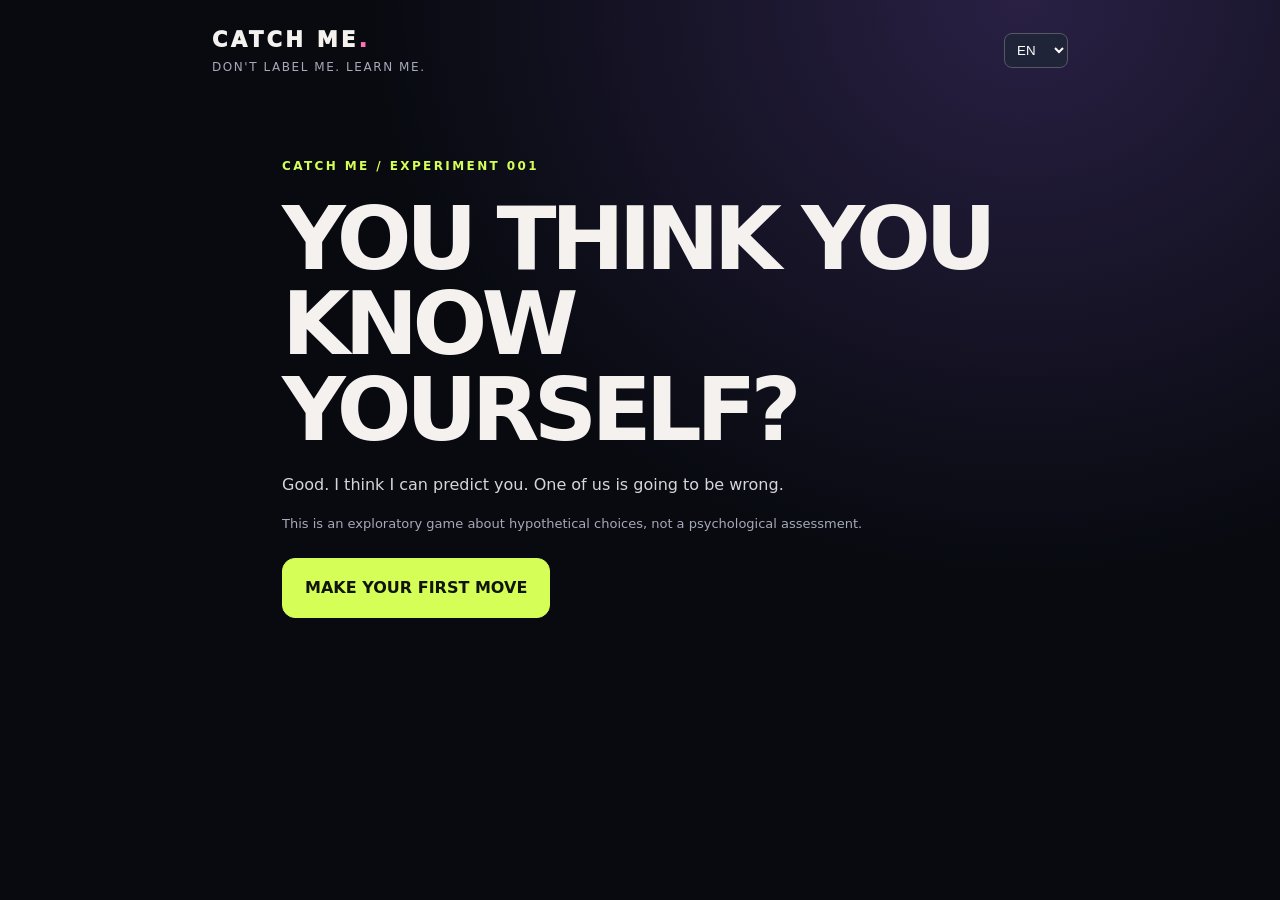
==== lab/001/index.html @ 1317ad1d "Deploy CATCH ME LAB 001 game prototype" ====
<!doctype html><html lang="en"><head><meta charset="utf-8"><meta name="viewport" content="width=device-width,initial-scale=1"><title>CATCH ME — THE GAME LAB</title><style>
:root{color-scheme:dark;--bg:#080a10;--panel:#111522;--ink:#f4f1ef;--dim:#a7a8b8;--hot:#d5ff57;--pink:#ff70b5}*{box-sizing:border-box}body{margin:0;background:radial-gradient(ellipse at 80% 0%,#292044 0%,transparent 45%),var(--bg);color:var(--ink);font:16px/1.6 system-ui,-apple-system,sans-serif;min-height:100vh}button{font:inherit;cursor:pointer}header{max-width:900px;margin:auto;padding:24px 22px;display:flex;justify-content:space-between;align-items:center}.brand{font-size:21px;font-weight:950;letter-spacing:.16em}.tag{color:var(--dim);font-size:12px;letter-spacing:.13em}main{max-width:760px;margin:4vh auto;padding:20px 22px 90px}.eyebrow{color:var(--hot);font-size:12px;letter-spacing:.2em;font-weight:800}h1{font-size:clamp(42px,9vw,88px);line-height:.97;letter-spacing:-.065em;margin:20px 0}h2{font-size:clamp(29px,6vw,48px);line-height:1.1;letter-spacing:-.045em}p{color:#d6d4dd}.muted{color:var(--dim)}.panel{border:1px solid #333448;background:#111521d9;border-radius:22px;padding:24px;margin:25px 0}.primary,.choice,.secondary{border:1px solid #575766;padding:16px 22px;border-radius:13px;color:var(--ink);background:#1b1e2d;font-weight:800}.primary{background:var(--hot);border-color:var(--hot);color:#11140b}.secondary{background:transparent}.choice{width:100%;text-align:left;transition:.2s}.choice:hover,.secondary:hover{border-color:var(--hot)}.actions{display:flex;flex-wrap:wrap;gap:12px;margin-top:24px}.chat{display:flex;flex-direction:column;gap:14px;margin:25px 0}.bubble{max-width:88%;padding:15px 18px;border-radius:17px;background:#27283a;align-self:flex-start;white-space:pre-line}.bubble:nth-child(even){background:#322337}.from{font-size:11px;color:var(--pink);font-weight:800;letter-spacing:.12em;margin-bottom:5px}.stats{display:flex;gap:20px;color:var(--dim);font-size:12px;letter-spacing:.12em}.result{color:var(--hot)}.miss{color:var(--pink)}.tiny{font-size:13px}.map{display:grid;gap:10px}.map>div{border:1px solid #343749;padding:15px;border-radius:12px}.map b{display:block;color:var(--hot);font-size:11px;letter-spacing:.1em}.line{height:1px;background:#343749;margin:22px 0}select{background:#202438;color:white;border:1px solid #575766;padding:8px;border-radius:8px}button:focus-visible{outline:3px solid #fff;outline-offset:3px}@media(max-width:520px){header{padding:17px}main{margin:1vh auto}.panel{padding:18px}.actions button{width:100%}}</style></head><body><header><div><div class="brand">CATCH ME<span style="color:var(--pink)">.</span></div><div class="tag">DON'T LABEL ME. LEARN ME.</div></div><select id="lang" aria-label="Language"><option value="en">EN</option><option value="zh">繁中</option></select></header><main id="app"></main><script>
const T={en:{intro:'YOU THINK YOU KNOW YOURSELF?',introSub:'Good. I think I can predict you. One of us is going to be wrong.',start:'MAKE YOUR FIRST MOVE',self:'What usually makes you hesitate when someone gets close?',selfOpts:['Not knowing how they feel','Not knowing if they will stay','Not knowing if this could become romantic','None of those / it depends'],bet:'MY BET',lock:'LOCK YOUR PREDICTION',scene:'THE MOMENT',yes:'GET CLOSER',no:'HOLD BACK',neither:'NEITHER FITS / SKIP',caught:'CAUGHT.',missed:'MISSED.',next:'GIVE ME ANOTHER SHOT',challenge:'PROVE ME WRONG',finish:'WHAT I THINK I LEARNED',export:'EXPORT TEST RECORD',restart:'PLAY AGAIN',feedback:'DID I GET THAT RIGHT?',agree:'THAT’S ME',almost:'NOT QUITE',reject:'NOPE',unknown:'I DON’T KNOW',note:'This is an exploratory game about hypothetical choices, not a psychological assessment.',map:'THE LIVING MAP',notyet:'NOT CAUGHT. NOT YET.',skip:'Skipped: no inference made.',predYes:'You’ll get closer.',predNo:'You’ll hold back.',explain:'I can predict a choice without knowing why you made it. This is only a hunch.',why:'What changed your answer?',whyOpts:['Clarity','Whether they stay','Romantic possibility','Something else','Not sure'],end:'I made predictions, missed some, and learned where my assumptions break. Your choices here are hypothetical—not a diagnosis.',revision:'I was looking at the wrong thing. Updating my theory.',hit:'I called this choice. That doesn’t mean I know your reasons.',nohit:'You surprised me. One miss is evidence to reconsider—not proof of a new theory.'},zh:{intro:'你以為你很了解自己？',introSub:'很好。我覺得我能猜中你的選擇。我們之中，總有一個會猜錯。',start:'來，第一回合',self:'當你和某個人逐漸靠近，什麼最容易讓你猶豫？',selfOpts:['不知道對方怎麼想','不知道對方會不會留下','不知道有沒有發展成戀愛的可能','都不是／看情況'],bet:'我的賭注',lock:'鎖定預測',scene:'現在，換你選',yes:'繼續靠近',no:'先退一步',neither:'都不符合／跳過',caught:'CAUGHT. 猜中了。',missed:'MISSED. 猜錯了。',next:'再給我一次機會',challenge:'來推翻我',finish:'我目前學到的事',export:'匯出測試紀錄',restart:'再玩一次',feedback:'這個推測像你嗎？',agree:'就是我',almost:'有一點',reject:'不是',unknown:'我也不知道',note:'這是一場探索假設情境選擇的遊戲，不是心理測驗或診斷。',map:'持續更新的地圖',notyet:'還沒抓到你。至少現在沒有。',skip:'已跳過；不做推論。',predYes:'我猜你會靠近。',predNo:'我猜你會退一步。',explain:'我可以猜對選擇，卻不一定知道原因。這只是暫時的猜想。',why:'這次讓你改變想法的是？',whyOpts:['能否讀懂對方','對方會不會留下','戀愛發展的可能','其他原因','不確定'],end:'我做了預測，也有猜錯的時候；現在比較清楚哪些假設站不住腳。這些只是情境中的選擇，不代表真實生活中的你。',revision:'我剛剛看錯重點了。修正假設。',hit:'這次猜中了，但不代表我知道你的理由。',nohit:'你讓我意外了。猜錯一次，代表該重新思考，而不是急著貼新標籤。'}};
const scenarios=[{id:'u1',factor:'U',en:['them','i like spending time with you.','but i don’t really know what this is to me yet.','can we keep seeing each other?'],zh:['對方','我真的喜歡跟你相處。','但我還不太清楚這段關係對我是什麼。','我們可以繼續見面嗎？']},{id:'c1',factor:'C',en:['them','i like you. i mean that.','but i’m leaving soon, and we probably won’t stay in touch.','would you still want this?'],zh:['對方','我喜歡你。是真的。','但我很快就要離開，之後可能不會再聯絡。','你還會想繼續嗎？']},{id:'r1',factor:'R',en:['them','you matter to me. i want to keep you in my life.','but i don’t see us becoming romantic partners.','would you still want to be close?'],zh:['對方','你對我很重要，我也想繼續有你在生活裡。','但我不覺得我們會成為戀人。','你還想和我親近嗎？']},{id:'u2',factor:'U',en:['them','i’ll keep showing up. you don’t have to worry about me disappearing.','but i can’t tell you what this means to me yet.','do you keep opening up?'],zh:['對方','我會一直在，不用擔心我突然消失。','但我現在還說不清這段關係的意義。','你還願意繼續敞開心嗎？']},{id:'c2',factor:'C',en:['them','i’m certain about how i feel.','we only have a little time together, though.','do you let yourself get closer?'],zh:['對方','我很確定自己對你的感覺。','但我們能相處的時間真的不多。','你會讓自己再靠近一些嗎？']},{id:'r2',factor:'R',en:['them','i’ll be around, and i care about you.','i’m not looking for a romantic relationship with you.','do you stay emotionally close?'],zh:['對方','我會繼續在，也很在乎你。','但我不想和你發展戀愛關係。','你還會維持這份情感親近嗎？']},{id:'testU',factor:'U',en:['them','i know exactly what i want: to keep seeing you.','i’m just not very good at responding when conversations get emotional.','do you keep getting closer?'],zh:['對方','我很清楚我想繼續見你。','只是碰到情緒比較重的話題，我常不知道怎麼回應。','你還會繼續靠近嗎？']},{id:'testC',factor:'C',en:['them','i’m not promising romance.','but i do want us to remain in each other’s lives.','would you keep exploring this?'],zh:['對方','我沒辦法承諾戀愛。','但我希望我們可以一直留在彼此生活裡。','你還會繼續探索這段關係嗎？']},{id:'testR',factor:'R',en:['them','i’d like to see if we could become something romantic.','i’m still figuring out my feelings, though.','would you keep exploring?'],zh:['對方','我想看看我們有沒有可能發展成戀人。','但我還在釐清自己的感覺。','你還願意繼續嗎？']}];
let state={phase:'intro',round:0,self:null,answers:[],feedback:null,prediction:null,challenged:false,why:null};const app=document.getElementById('app'),lang=document.getElementById('lang');let L=()=>lang.value,t=()=>T[L()];function el(s){app.innerHTML=s}function btn(label,fn,cls='primary'){const b=document.createElement('button');b.textContent=label;b.className=cls;b.onclick=fn;return b}function addActions(...buttons){const d=document.createElement('div');d.className='actions';buttons.forEach(b=>d.appendChild(b));app.appendChild(d)}function title(k,body){el(`<div class="eyebrow">${k}</div>${body}`)}function record(){return {version:'game-lab-001-v0.2',language:L(),self:state.self,answers:state.answers,feedback:state.feedback,disclaimer:'Hypothetical scenario choices; exploratory only'}}function download(){let blob=new Blob([JSON.stringify(record(),null,2)],{type:'application/json'}),a=document.createElement('a');a.href=URL.createObjectURL(blob);a.download='catch-me-lab-001-test.json';a.click();setTimeout(()=>URL.revokeObjectURL(a.href),1000)}function count(){let a=state.answers;return {caught:a.filter(x=>x.hit===true).length,missed:a.filter(x=>x.hit===false).length}}function intro(){title('CATCH ME / EXPERIMENT 001',`<h1>${t().intro}</h1><p>${t().introSub}</p><p class="muted tiny">${t().note}</p>`);addActions(btn(t().start,()=>{state.phase='self';render()}))}function self(){title('BEFORE WE BEGIN',`<h2>${t().self}</h2>`);t().selfOpts.forEach((x,i)=>addActions(btn(x,()=>{state.self=i;state.phase='bet';render()},'choice')))}function current(){return scenarios[Math.min(state.round,scenarios.length-1)]}function factorHistory(f){return state.answers.filter(a=>a.factor===f&&a.choice!==null)}function predict(s){let hist=factorHistory(s.factor);if(hist.length){let yes=hist.filter(a=>a.choice===1).length;let no=hist.length-yes;return yes>no?1:no>yes?0:(state.self===['U','C','R'].indexOf(s.factor)?0:1)}return state.self===['U','C','R'].indexOf(s.factor)?0:1}function bet(){let s=current();state.prediction=predict(s);let n=count();title(`ROUND ${String(state.round+1).padStart(2,'0')} / ${n.caught} CAUGHT · ${n.missed} MISSED`,`<h1>${t().bet}</h1><div class="panel"><h2>${state.prediction?t().predYes:t().predNo}</h2><p>${t().explain}</p></div>`);addActions(btn(t().lock,()=>{state.phase='scene';render()}))}function scene(){let s=current(),a=s[L()];title(`ROUND ${String(state.round+1).padStart(2,'0')} — ${t().scene}`,`<div class="chat">${a.slice(1).map(x=>`<div class="bubble"><div class="from">${a[0]}</div>${x}</div>`).join('')}</div>`);addActions(btn(t().yes,()=>choose(1)),btn(t().no,()=>choose(0),'secondary'),btn(t().neither,()=>choose(null),'secondary'))}function choose(choice){let s=current();let hit=choice===null?null:choice===state.prediction;state.answers.push({id:s.id,factor:s.factor,choice,prediction:state.prediction,hit});state.phase='reveal';render()}function reveal(){let a=state.answers.at(-1),isSkip=a.choice===null;title(`ROUND ${String(state.round+1).padStart(2,'0')}`,`<h1 class="${a.hit===false?'miss':'result'}">${isSkip?'—':a.hit?t().caught:t().missed}</h1><p>${isSkip?t().skip:a.hit?t().hit:t().nohit}</p><div class="stats"><span>${count().caught} CAUGHT</span><span>${count().missed} MISSED</span></div>`);let next=()=>{state.round++;state.phase=state.round>=7?'finish':'bet';render()};addActions(btn(state.round>=6?t().finish:t().next,next),...(state.round>=2&&state.round<6?[btn(t().challenge,()=>{state.challenged=true;state.round=6;state.phase='bet';render()},'secondary')]:[]))}function finish(){let a=state.answers.filter(x=>x.choice!==null),by={};for(let f of ['U','C','R']){let h=a.filter(x=>x.factor===f);by[f]={n:h.length,hold:h.filter(x=>x.choice===0).length}}let labels=L()==='en'?{U:'When intentions are unclear',C:'When contact may end',R:'When romance is off the table'}:{U:'當對方意圖不明',C:'當未來可能失去聯絡',R:'當沒有戀愛發展可能'};let entries=Object.entries(by).filter(([f,v])=>v.n>0).sort((a,b)=>(b[1].hold/b[1].n)-(a[1].hold/a[1].n));let best=entries[0],insight=best&&best[1].hold>0?(L()==='en'?`You held back in ${best[1].hold} of ${best[1].n} situations involving: ${labels[best[0]]}. That's an observation, not a conclusion about why.`:`在「${labels[best[0]]}」的 ${best[1].n} 個情境中，你有 ${best[1].hold} 次選擇退一步。這是觀察，不是原因的定論。`):t().notyet;title('THE LIVING MAP',`<h1>${t().finish}</h1><div class="panel"><p>${insight}</p><p class="muted tiny">${t().end}</p></div><h2>${t().map}</h2><div class="map">${Object.entries(by).map(([f,v])=>`<div><b>${labels[f]}</b>${v.n?`${v.hold} / ${v.n} ${L()==='en'?'held back':'次退一步'}`:'NOT ENOUGH DATA'}</div>`).join('')}</div><div class="line"></div><h2>${t().feedback}</h2>`);addActions(...[t().agree,t().almost,t().reject,t().unknown].map((x,i)=>btn(x,()=>{state.feedback=i;renderFeedback()},i===0?'primary':'secondary')))}function renderFeedback(){finish();const d=document.createElement('p');d.className='muted';d.textContent=L()==='en'?'Feedback saved locally for export. Thank you for challenging me.':'回饋已記錄於本機，匯出時會一起保存。謝謝你挑戰我的推測。';app.appendChild(d);addActions(btn(t().export,download),btn(t().restart,()=>{state={phase:'intro',round:0,self:null,answers:[],feedback:null,prediction:null,challenged:false,why:null};render()},'secondary'))}function render(){({intro,self,bet,scene,reveal,finish})[state.phase]();if(state.phase==='finish'&&state.feedback!==null){let d=document.createElement('div');d.className='actions';d.append(btn(t().export,download),btn(t().restart,()=>{state={phase:'intro',round:0,self:null,answers:[],feedback:null,prediction:null,challenged:false,why:null};render()},'secondary'));app.append(d)}}lang.onchange=render;render();
</script></body></html>
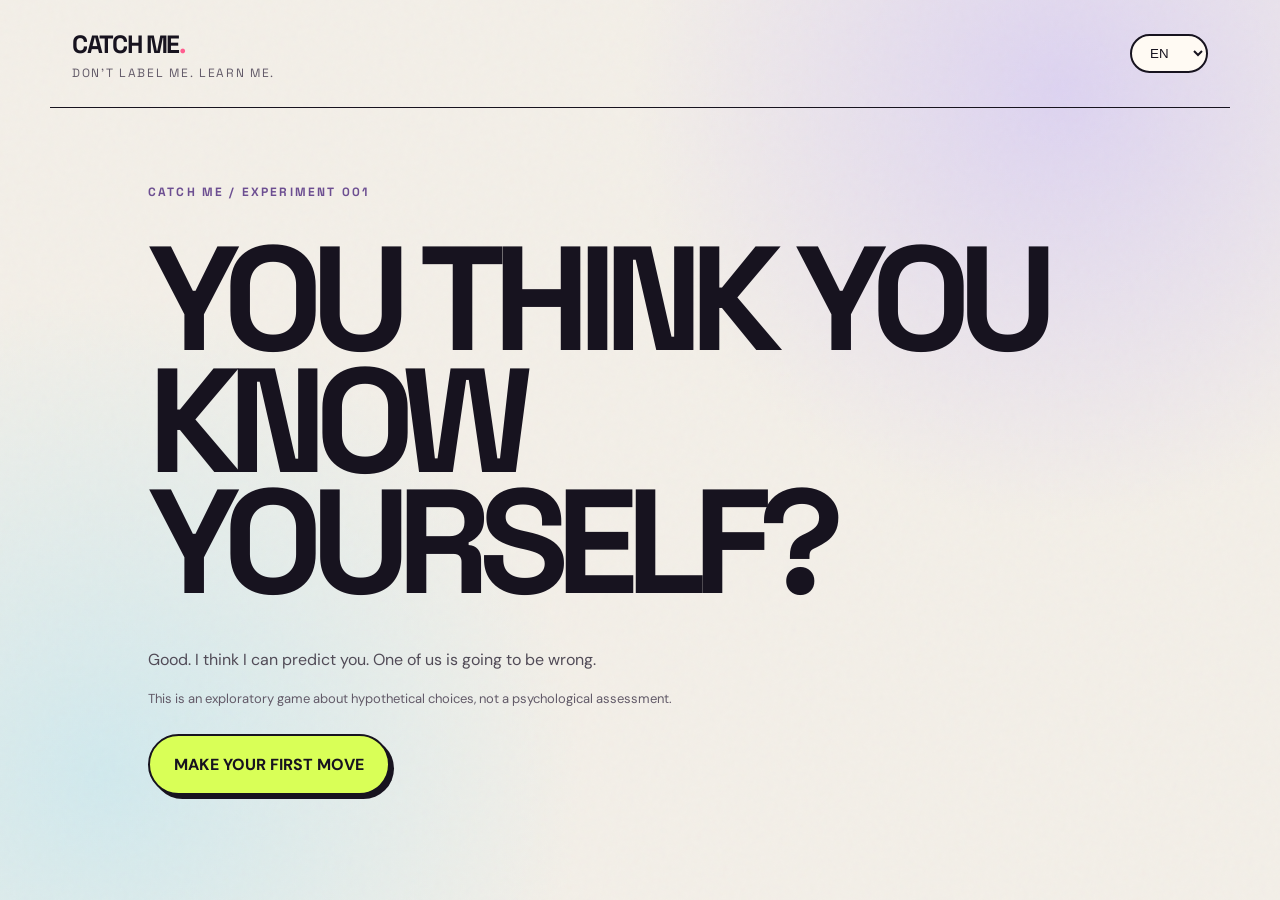
==== commit c17b0978: "Restyle LAB 001 to match original CATCH ME brand" ====
--- a/lab/001/index.html
+++ b/lab/001/index.html
@@ -1,5 +1,8 @@
 <!doctype html><html lang="en"><head><meta charset="utf-8"><meta name="viewport" content="width=device-width,initial-scale=1"><title>CATCH ME — THE GAME LAB</title><style>
-:root{color-scheme:dark;--bg:#080a10;--panel:#111522;--ink:#f4f1ef;--dim:#a7a8b8;--hot:#d5ff57;--pink:#ff70b5}*{box-sizing:border-box}body{margin:0;background:radial-gradient(ellipse at 80% 0%,#292044 0%,transparent 45%),var(--bg);color:var(--ink);font:16px/1.6 system-ui,-apple-system,sans-serif;min-height:100vh}button{font:inherit;cursor:pointer}header{max-width:900px;margin:auto;padding:24px 22px;display:flex;justify-content:space-between;align-items:center}.brand{font-size:21px;font-weight:950;letter-spacing:.16em}.tag{color:var(--dim);font-size:12px;letter-spacing:.13em}main{max-width:760px;margin:4vh auto;padding:20px 22px 90px}.eyebrow{color:var(--hot);font-size:12px;letter-spacing:.2em;font-weight:800}h1{font-size:clamp(42px,9vw,88px);line-height:.97;letter-spacing:-.065em;margin:20px 0}h2{font-size:clamp(29px,6vw,48px);line-height:1.1;letter-spacing:-.045em}p{color:#d6d4dd}.muted{color:var(--dim)}.panel{border:1px solid #333448;background:#111521d9;border-radius:22px;padding:24px;margin:25px 0}.primary,.choice,.secondary{border:1px solid #575766;padding:16px 22px;border-radius:13px;color:var(--ink);background:#1b1e2d;font-weight:800}.primary{background:var(--hot);border-color:var(--hot);color:#11140b}.secondary{background:transparent}.choice{width:100%;text-align:left;transition:.2s}.choice:hover,.secondary:hover{border-color:var(--hot)}.actions{display:flex;flex-wrap:wrap;gap:12px;margin-top:24px}.chat{display:flex;flex-direction:column;gap:14px;margin:25px 0}.bubble{max-width:88%;padding:15px 18px;border-radius:17px;background:#27283a;align-self:flex-start;white-space:pre-line}.bubble:nth-child(even){background:#322337}.from{font-size:11px;color:var(--pink);font-weight:800;letter-spacing:.12em;margin-bottom:5px}.stats{display:flex;gap:20px;color:var(--dim);font-size:12px;letter-spacing:.12em}.result{color:var(--hot)}.miss{color:var(--pink)}.tiny{font-size:13px}.map{display:grid;gap:10px}.map>div{border:1px solid #343749;padding:15px;border-radius:12px}.map b{display:block;color:var(--hot);font-size:11px;letter-spacing:.1em}.line{height:1px;background:#343749;margin:22px 0}select{background:#202438;color:white;border:1px solid #575766;padding:8px;border-radius:8px}button:focus-visible{outline:3px solid #fff;outline-offset:3px}@media(max-width:520px){header{padding:17px}main{margin:1vh auto}.panel{padding:18px}.actions button{width:100%}}</style></head><body><header><div><div class="brand">CATCH ME<span style="color:var(--pink)">.</span></div><div class="tag">DON'T LABEL ME. LEARN ME.</div></div><select id="lang" aria-label="Language"><option value="en">EN</option><option value="zh">繁中</option></select></header><main id="app"></main><script>
+:root{color-scheme:dark;--bg:#080a10;--panel:#111522;--ink:#f4f1ef;--dim:#a7a8b8;--hot:#d5ff57;--pink:#ff70b5}*{box-sizing:border-box}body{margin:0;background:radial-gradient(ellipse at 80% 0%,#292044 0%,transparent 45%),var(--bg);color:var(--ink);font:16px/1.6 system-ui,-apple-system,sans-serif;min-height:100vh}button{font:inherit;cursor:pointer}header{max-width:900px;margin:auto;padding:24px 22px;display:flex;justify-content:space-between;align-items:center}.brand{font-size:21px;font-weight:950;letter-spacing:.16em}.tag{color:var(--dim);font-size:12px;letter-spacing:.13em}main{max-width:760px;margin:4vh auto;padding:20px 22px 90px}.eyebrow{color:var(--hot);font-size:12px;letter-spacing:.2em;font-weight:800}h1{font-size:clamp(42px,9vw,88px);line-height:.97;letter-spacing:-.065em;margin:20px 0}h2{font-size:clamp(29px,6vw,48px);line-height:1.1;letter-spacing:-.045em}p{color:#d6d4dd}.muted{color:var(--dim)}.panel{border:1px solid #333448;background:#111521d9;border-radius:22px;padding:24px;margin:25px 0}.primary,.choice,.secondary{border:1px solid #575766;padding:16px 22px;border-radius:13px;color:var(--ink);background:#1b1e2d;font-weight:800}.primary{background:var(--hot);border-color:var(--hot);color:#11140b}.secondary{background:transparent}.choice{width:100%;text-align:left;transition:.2s}.choice:hover,.secondary:hover{border-color:var(--hot)}.actions{display:flex;flex-wrap:wrap;gap:12px;margin-top:24px}.chat{display:flex;flex-direction:column;gap:14px;margin:25px 0}.bubble{max-width:88%;padding:15px 18px;border-radius:17px;background:#27283a;align-self:flex-start;white-space:pre-line}.bubble:nth-child(even){background:#322337}.from{font-size:11px;color:var(--pink);font-weight:800;letter-spacing:.12em;margin-bottom:5px}.stats{display:flex;gap:20px;color:var(--dim);font-size:12px;letter-spacing:.12em}.result{color:var(--hot)}.miss{color:var(--pink)}.tiny{font-size:13px}.map{display:grid;gap:10px}.map>div{border:1px solid #343749;padding:15px;border-radius:12px}.map b{display:block;color:var(--hot);font-size:11px;letter-spacing:.1em}.line{height:1px;background:#343749;margin:22px 0}select{background:#202438;color:white;border:1px solid #575766;padding:8px;border-radius:8px}button:focus-visible{outline:3px solid #fff;outline-offset:3px}@media(max-width:520px){header{padding:17px}main{margin:1vh auto}.panel{padding:18px}.actions button{width:100%}}</style><link rel="preconnect" href="https://fonts.googleapis.com"><link rel="preconnect" href="https://fonts.gstatic.com" crossorigin><link href="https://fonts.googleapis.com/css2?family=DM+Sans:wght@400;500;600;700&family=Noto+Sans+TC:wght@400;500;600;700&family=Space+Grotesk:wght@500;600;700&display=swap" rel="stylesheet"><style>
+/* CATCH ME original visual DNA — warm paper, editorial type, candy accents */
+:root{color-scheme:light;--bg:#f3efe8;--panel:#fffaf3;--ink:#17131f;--dim:#625a68;--hot:#d9ff57;--pink:#ff5d8f;--lav:#b9a6ff;--blue:#65d6ff}html{background:#f3efe8}body{background:radial-gradient(circle at 83% 10%,rgba(185,166,255,.38),transparent 27rem),radial-gradient(circle at 8% 86%,rgba(101,214,255,.24),transparent 30rem),#f3efe8;color:var(--ink);font-family:'DM Sans','Noto Sans TC',sans-serif}body:before{content:"";position:fixed;inset:0;pointer-events:none;opacity:.13;background-image:url("data:image/svg+xml,%3Csvg viewBox='0 0 180 180' xmlns='http://www.w3.org/2000/svg'%3E%3Cfilter id='n'%3E%3CfeTurbulence type='fractalNoise' baseFrequency='.8' numOctaves='4' stitchTiles='stitch'/%3E%3C/filter%3E%3Crect width='100%25' height='100%25' filter='url(%23n)' opacity='.22'/%3E%3C/svg%3E")}header{max-width:1180px;border-bottom:1.5px solid var(--ink);position:relative;z-index:1}.brand{font-family:'Space Grotesk',sans-serif;font-size:25px;letter-spacing:-.055em}.tag{font-family:'Space Grotesk',sans-serif;color:var(--dim);letter-spacing:.14em}main{max-width:1040px;min-height:75vh;position:relative;z-index:1;margin:5vh auto;padding:30px 28px 95px}.eyebrow{color:#6c4e91;font-family:'Space Grotesk',sans-serif;letter-spacing:.18em}h1,h2{font-family:'Space Grotesk','Noto Sans TC',sans-serif;color:var(--ink);font-weight:700}h1{font-size:clamp(60px,12vw,148px);line-height:.82;letter-spacing:-.085em;max-width:950px;margin:36px 0 45px}h2{font-size:clamp(36px,6vw,74px);line-height:1.02}p{color:#514b57}.muted{color:var(--dim)}.panel{border:2px solid var(--ink);background:rgba(255,255,255,.53);border-radius:26px;padding:clamp(22px,4vw,40px);margin:30px 0;box-shadow:6px 6px 0 rgba(23,19,31,.9);max-width:790px}.primary,.choice,.secondary{border:2px solid var(--ink);border-radius:999px;color:var(--ink);background:transparent;font-weight:750;padding:16px 24px;transition:transform .18s ease,box-shadow .18s ease,background .18s ease}.primary{background:var(--hot);box-shadow:4px 4px 0 var(--ink)}.primary:hover{transform:translate(-2px,-2px);box-shadow:7px 7px 0 var(--ink)}.secondary:hover,.choice:hover{background:var(--lav);border-color:var(--ink)}.choice{border-radius:20px;background:rgba(255,255,255,.7);max-width:730px}.choice:hover{transform:translateX(5px)}.chat{max-width:740px;gap:17px}.bubble{background:#fffaf3;border:2px solid var(--ink);border-radius:22px 22px 22px 5px;box-shadow:4px 4px 0 rgba(23,19,31,.15);color:var(--ink);padding:18px 22px}.bubble:nth-child(even){background:#f5e2ef;border-radius:22px 22px 5px 22px}.from{color:#ae3466}.stats{color:var(--dim);border-bottom:1px solid rgba(23,19,31,.3);padding-bottom:12px}.result{color:#39702b}.miss{color:#d52f71}.map{grid-template-columns:repeat(auto-fit,minmax(220px,1fr));gap:14px}.map>div{background:rgba(255,255,255,.6);border:2px solid var(--ink);border-radius:20px;padding:22px}.map b{color:#a72c62}.line{background:rgba(23,19,31,.25)}select{background:#fffaf3;color:var(--ink);border:2px solid var(--ink);border-radius:999px;padding:9px 14px}button:focus-visible,select:focus-visible{outline:3px solid #ff5d8f;outline-offset:4px}@media(max-width:600px){header{padding:18px 20px}main{padding:24px 20px 75px;margin:3vh auto}h1{font-size:clamp(52px,16vw,90px);margin:28px 0}.panel{box-shadow:4px 4px 0 var(--ink)}.actions button{width:100%}.map{grid-template-columns:1fr}}@media(prefers-reduced-motion:reduce){*,*:before,*:after{animation:none!important;transition:none!important}}
+</style></head><body><header><div><div class="brand">CATCH ME<span style="color:var(--pink)">.</span></div><div class="tag">DON'T LABEL ME. LEARN ME.</div></div><select id="lang" aria-label="Language"><option value="en">EN</option><option value="zh">繁中</option></select></header><main id="app"></main><script>
 const T={en:{intro:'YOU THINK YOU KNOW YOURSELF?',introSub:'Good. I think I can predict you. One of us is going to be wrong.',start:'MAKE YOUR FIRST MOVE',self:'What usually makes you hesitate when someone gets close?',selfOpts:['Not knowing how they feel','Not knowing if they will stay','Not knowing if this could become romantic','None of those / it depends'],bet:'MY BET',lock:'LOCK YOUR PREDICTION',scene:'THE MOMENT',yes:'GET CLOSER',no:'HOLD BACK',neither:'NEITHER FITS / SKIP',caught:'CAUGHT.',missed:'MISSED.',next:'GIVE ME ANOTHER SHOT',challenge:'PROVE ME WRONG',finish:'WHAT I THINK I LEARNED',export:'EXPORT TEST RECORD',restart:'PLAY AGAIN',feedback:'DID I GET THAT RIGHT?',agree:'THAT’S ME',almost:'NOT QUITE',reject:'NOPE',unknown:'I DON’T KNOW',note:'This is an exploratory game about hypothetical choices, not a psychological assessment.',map:'THE LIVING MAP',notyet:'NOT CAUGHT. NOT YET.',skip:'Skipped: no inference made.',predYes:'You’ll get closer.',predNo:'You’ll hold back.',explain:'I can predict a choice without knowing why you made it. This is only a hunch.',why:'What changed your answer?',whyOpts:['Clarity','Whether they stay','Romantic possibility','Something else','Not sure'],end:'I made predictions, missed some, and learned where my assumptions break. Your choices here are hypothetical—not a diagnosis.',revision:'I was looking at the wrong thing. Updating my theory.',hit:'I called this choice. That doesn’t mean I know your reasons.',nohit:'You surprised me. One miss is evidence to reconsider—not proof of a new theory.'},zh:{intro:'你以為你很了解自己？',introSub:'很好。我覺得我能猜中你的選擇。我們之中，總有一個會猜錯。',start:'來，第一回合',self:'當你和某個人逐漸靠近，什麼最容易讓你猶豫？',selfOpts:['不知道對方怎麼想','不知道對方會不會留下','不知道有沒有發展成戀愛的可能','都不是／看情況'],bet:'我的賭注',lock:'鎖定預測',scene:'現在，換你選',yes:'繼續靠近',no:'先退一步',neither:'都不符合／跳過',caught:'CAUGHT. 猜中了。',missed:'MISSED. 猜錯了。',next:'再給我一次機會',challenge:'來推翻我',finish:'我目前學到的事',export:'匯出測試紀錄',restart:'再玩一次',feedback:'這個推測像你嗎？',agree:'就是我',almost:'有一點',reject:'不是',unknown:'我也不知道',note:'這是一場探索假設情境選擇的遊戲，不是心理測驗或診斷。',map:'持續更新的地圖',notyet:'還沒抓到你。至少現在沒有。',skip:'已跳過；不做推論。',predYes:'我猜你會靠近。',predNo:'我猜你會退一步。',explain:'我可以猜對選擇，卻不一定知道原因。這只是暫時的猜想。',why:'這次讓你改變想法的是？',whyOpts:['能否讀懂對方','對方會不會留下','戀愛發展的可能','其他原因','不確定'],end:'我做了預測，也有猜錯的時候；現在比較清楚哪些假設站不住腳。這些只是情境中的選擇，不代表真實生活中的你。',revision:'我剛剛看錯重點了。修正假設。',hit:'這次猜中了，但不代表我知道你的理由。',nohit:'你讓我意外了。猜錯一次，代表該重新思考，而不是急著貼新標籤。'}};
 const scenarios=[{id:'u1',factor:'U',en:['them','i like spending time with you.','but i don’t really know what this is to me yet.','can we keep seeing each other?'],zh:['對方','我真的喜歡跟你相處。','但我還不太清楚這段關係對我是什麼。','我們可以繼續見面嗎？']},{id:'c1',factor:'C',en:['them','i like you. i mean that.','but i’m leaving soon, and we probably won’t stay in touch.','would you still want this?'],zh:['對方','我喜歡你。是真的。','但我很快就要離開，之後可能不會再聯絡。','你還會想繼續嗎？']},{id:'r1',factor:'R',en:['them','you matter to me. i want to keep you in my life.','but i don’t see us becoming romantic partners.','would you still want to be close?'],zh:['對方','你對我很重要，我也想繼續有你在生活裡。','但我不覺得我們會成為戀人。','你還想和我親近嗎？']},{id:'u2',factor:'U',en:['them','i’ll keep showing up. you don’t have to worry about me disappearing.','but i can’t tell you what this means to me yet.','do you keep opening up?'],zh:['對方','我會一直在，不用擔心我突然消失。','但我現在還說不清這段關係的意義。','你還願意繼續敞開心嗎？']},{id:'c2',factor:'C',en:['them','i’m certain about how i feel.','we only have a little time together, though.','do you let yourself get closer?'],zh:['對方','我很確定自己對你的感覺。','但我們能相處的時間真的不多。','你會讓自己再靠近一些嗎？']},{id:'r2',factor:'R',en:['them','i’ll be around, and i care about you.','i’m not looking for a romantic relationship with you.','do you stay emotionally close?'],zh:['對方','我會繼續在，也很在乎你。','但我不想和你發展戀愛關係。','你還會維持這份情感親近嗎？']},{id:'testU',factor:'U',en:['them','i know exactly what i want: to keep seeing you.','i’m just not very good at responding when conversations get emotional.','do you keep getting closer?'],zh:['對方','我很清楚我想繼續見你。','只是碰到情緒比較重的話題，我常不知道怎麼回應。','你還會繼續靠近嗎？']},{id:'testC',factor:'C',en:['them','i’m not promising romance.','but i do want us to remain in each other’s lives.','would you keep exploring this?'],zh:['對方','我沒辦法承諾戀愛。','但我希望我們可以一直留在彼此生活裡。','你還會繼續探索這段關係嗎？']},{id:'testR',factor:'R',en:['them','i’d like to see if we could become something romantic.','i’m still figuring out my feelings, though.','would you keep exploring?'],zh:['對方','我想看看我們有沒有可能發展成戀人。','但我還在釐清自己的感覺。','你還願意繼續嗎？']}];
 let state={phase:'intro',round:0,self:null,answers:[],feedback:null,prediction:null,challenged:false,why:null};const app=document.getElementById('app'),lang=document.getElementById('lang');let L=()=>lang.value,t=()=>T[L()];function el(s){app.innerHTML=s}function btn(label,fn,cls='primary'){const b=document.createElement('button');b.textContent=label;b.className=cls;b.onclick=fn;return b}function addActions(...buttons){const d=document.createElement('div');d.className='actions';buttons.forEach(b=>d.appendChild(b));app.appendChild(d)}function title(k,body){el(`<div class="eyebrow">${k}</div>${body}`)}function record(){return {version:'game-lab-001-v0.2',language:L(),self:state.self,answers:state.answers,feedback:state.feedback,disclaimer:'Hypothetical scenario choices; exploratory only'}}function download(){let blob=new Blob([JSON.stringify(record(),null,2)],{type:'application/json'}),a=document.createElement('a');a.href=URL.createObjectURL(blob);a.download='catch-me-lab-001-test.json';a.click();setTimeout(()=>URL.revokeObjectURL(a.href),1000)}function count(){let a=state.answers;return {caught:a.filter(x=>x.hit===true).length,missed:a.filter(x=>x.hit===false).length}}function intro(){title('CATCH ME / EXPERIMENT 001',`<h1>${t().intro}</h1><p>${t().introSub}</p><p class="muted tiny">${t().note}</p>`);addActions(btn(t().start,()=>{state.phase='self';render()}))}function self(){title('BEFORE WE BEGIN',`<h2>${t().self}</h2>`);t().selfOpts.forEach((x,i)=>addActions(btn(x,()=>{state.self=i;state.phase='bet';render()},'choice')))}function current(){return scenarios[Math.min(state.round,scenarios.length-1)]}function factorHistory(f){return state.answers.filter(a=>a.factor===f&&a.choice!==null)}function predict(s){let hist=factorHistory(s.factor);if(hist.length){let yes=hist.filter(a=>a.choice===1).length;let no=hist.length-yes;return yes>no?1:no>yes?0:(state.self===['U','C','R'].indexOf(s.factor)?0:1)}return state.self===['U','C','R'].indexOf(s.factor)?0:1}function bet(){let s=current();state.prediction=predict(s);let n=count();title(`ROUND ${String(state.round+1).padStart(2,'0')} / ${n.caught} CAUGHT · ${n.missed} MISSED`,`<h1>${t().bet}</h1><div class="panel"><h2>${state.prediction?t().predYes:t().predNo}</h2><p>${t().explain}</p></div>`);addActions(btn(t().lock,()=>{state.phase='scene';render()}))}function scene(){let s=current(),a=s[L()];title(`ROUND ${String(state.round+1).padStart(2,'0')} — ${t().scene}`,`<div class="chat">${a.slice(1).map(x=>`<div class="bubble"><div class="from">${a[0]}</div>${x}</div>`).join('')}</div>`);addActions(btn(t().yes,()=>choose(1)),btn(t().no,()=>choose(0),'secondary'),btn(t().neither,()=>choose(null),'secondary'))}function choose(choice){let s=current();let hit=choice===null?null:choice===state.prediction;state.answers.push({id:s.id,factor:s.factor,choice,prediction:state.prediction,hit});state.phase='reveal';render()}function reveal(){let a=state.answers.at(-1),isSkip=a.choice===null;title(`ROUND ${String(state.round+1).padStart(2,'0')}`,`<h1 class="${a.hit===false?'miss':'result'}">${isSkip?'—':a.hit?t().caught:t().missed}</h1><p>${isSkip?t().skip:a.hit?t().hit:t().nohit}</p><div class="stats"><span>${count().caught} CAUGHT</span><span>${count().missed} MISSED</span></div>`);let next=()=>{state.round++;state.phase=state.round>=7?'finish':'bet';render()};addActions(btn(state.round>=6?t().finish:t().next,next),...(state.round>=2&&state.round<6?[btn(t().challenge,()=>{state.challenged=true;state.round=6;state.phase='bet';render()},'secondary')]:[]))}function finish(){let a=state.answers.filter(x=>x.choice!==null),by={};for(let f of ['U','C','R']){let h=a.filter(x=>x.factor===f);by[f]={n:h.length,hold:h.filter(x=>x.choice===0).length}}let labels=L()==='en'?{U:'When intentions are unclear',C:'When contact may end',R:'When romance is off the table'}:{U:'當對方意圖不明',C:'當未來可能失去聯絡',R:'當沒有戀愛發展可能'};let entries=Object.entries(by).filter(([f,v])=>v.n>0).sort((a,b)=>(b[1].hold/b[1].n)-(a[1].hold/a[1].n));let best=entries[0],insight=best&&best[1].hold>0?(L()==='en'?`You held back in ${best[1].hold} of ${best[1].n} situations involving: ${labels[best[0]]}. That's an observation, not a conclusion about why.`:`在「${labels[best[0]]}」的 ${best[1].n} 個情境中，你有 ${best[1].hold} 次選擇退一步。這是觀察，不是原因的定論。`):t().notyet;title('THE LIVING MAP',`<h1>${t().finish}</h1><div class="panel"><p>${insight}</p><p class="muted tiny">${t().end}</p></div><h2>${t().map}</h2><div class="map">${Object.entries(by).map(([f,v])=>`<div><b>${labels[f]}</b>${v.n?`${v.hold} / ${v.n} ${L()==='en'?'held back':'次退一步'}`:'NOT ENOUGH DATA'}</div>`).join('')}</div><div class="line"></div><h2>${t().feedback}</h2>`);addActions(...[t().agree,t().almost,t().reject,t().unknown].map((x,i)=>btn(x,()=>{state.feedback=i;renderFeedback()},i===0?'primary':'secondary')))}function renderFeedback(){finish();const d=document.createElement('p');d.className='muted';d.textContent=L()==='en'?'Feedback saved locally for export. Thank you for challenging me.':'回饋已記錄於本機，匯出時會一起保存。謝謝你挑戰我的推測。';app.appendChild(d);addActions(btn(t().export,download),btn(t().restart,()=>{state={phase:'intro',round:0,self:null,answers:[],feedback:null,prediction:null,challenged:false,why:null};render()},'secondary'))}function render(){({intro,self,bet,scene,reveal,finish})[state.phase]();if(state.phase==='finish'&&state.feedback!==null){let d=document.createElement('div');d.className='actions';d.append(btn(t().export,download),btn(t().restart,()=>{state={phase:'intro',round:0,self:null,answers:[],feedback:null,prediction:null,challenged:false,why:null};render()},'secondary'));app.append(d)}}lang.onchange=render;render();
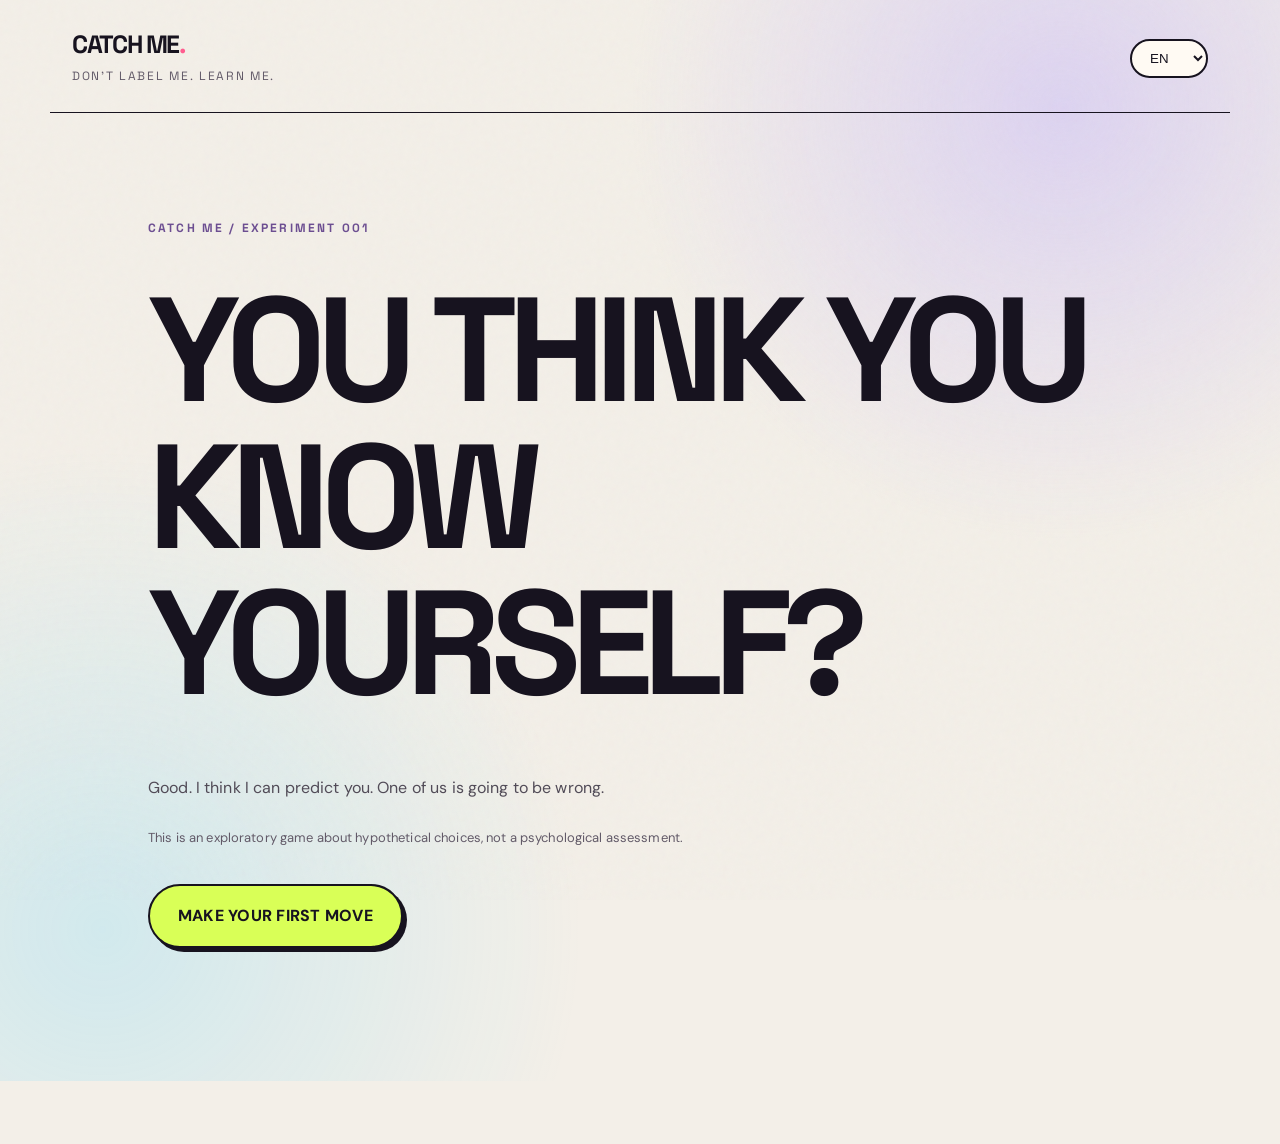
==== commit b9470e8b: "Improve LAB 001 typography spacing and mobile readability" ====
--- a/lab/001/index.html
+++ b/lab/001/index.html
@@ -2,6 +2,9 @@
 :root{color-scheme:dark;--bg:#080a10;--panel:#111522;--ink:#f4f1ef;--dim:#a7a8b8;--hot:#d5ff57;--pink:#ff70b5}*{box-sizing:border-box}body{margin:0;background:radial-gradient(ellipse at 80% 0%,#292044 0%,transparent 45%),var(--bg);color:var(--ink);font:16px/1.6 system-ui,-apple-system,sans-serif;min-height:100vh}button{font:inherit;cursor:pointer}header{max-width:900px;margin:auto;padding:24px 22px;display:flex;justify-content:space-between;align-items:center}.brand{font-size:21px;font-weight:950;letter-spacing:.16em}.tag{color:var(--dim);font-size:12px;letter-spacing:.13em}main{max-width:760px;margin:4vh auto;padding:20px 22px 90px}.eyebrow{color:var(--hot);font-size:12px;letter-spacing:.2em;font-weight:800}h1{font-size:clamp(42px,9vw,88px);line-height:.97;letter-spacing:-.065em;margin:20px 0}h2{font-size:clamp(29px,6vw,48px);line-height:1.1;letter-spacing:-.045em}p{color:#d6d4dd}.muted{color:var(--dim)}.panel{border:1px solid #333448;background:#111521d9;border-radius:22px;padding:24px;margin:25px 0}.primary,.choice,.secondary{border:1px solid #575766;padding:16px 22px;border-radius:13px;color:var(--ink);background:#1b1e2d;font-weight:800}.primary{background:var(--hot);border-color:var(--hot);color:#11140b}.secondary{background:transparent}.choice{width:100%;text-align:left;transition:.2s}.choice:hover,.secondary:hover{border-color:var(--hot)}.actions{display:flex;flex-wrap:wrap;gap:12px;margin-top:24px}.chat{display:flex;flex-direction:column;gap:14px;margin:25px 0}.bubble{max-width:88%;padding:15px 18px;border-radius:17px;background:#27283a;align-self:flex-start;white-space:pre-line}.bubble:nth-child(even){background:#322337}.from{font-size:11px;color:var(--pink);font-weight:800;letter-spacing:.12em;margin-bottom:5px}.stats{display:flex;gap:20px;color:var(--dim);font-size:12px;letter-spacing:.12em}.result{color:var(--hot)}.miss{color:var(--pink)}.tiny{font-size:13px}.map{display:grid;gap:10px}.map>div{border:1px solid #343749;padding:15px;border-radius:12px}.map b{display:block;color:var(--hot);font-size:11px;letter-spacing:.1em}.line{height:1px;background:#343749;margin:22px 0}select{background:#202438;color:white;border:1px solid #575766;padding:8px;border-radius:8px}button:focus-visible{outline:3px solid #fff;outline-offset:3px}@media(max-width:520px){header{padding:17px}main{margin:1vh auto}.panel{padding:18px}.actions button{width:100%}}</style><link rel="preconnect" href="https://fonts.googleapis.com"><link rel="preconnect" href="https://fonts.gstatic.com" crossorigin><link href="https://fonts.googleapis.com/css2?family=DM+Sans:wght@400;500;600;700&family=Noto+Sans+TC:wght@400;500;600;700&family=Space+Grotesk:wght@500;600;700&display=swap" rel="stylesheet"><style>
 /* CATCH ME original visual DNA — warm paper, editorial type, candy accents */
 :root{color-scheme:light;--bg:#f3efe8;--panel:#fffaf3;--ink:#17131f;--dim:#625a68;--hot:#d9ff57;--pink:#ff5d8f;--lav:#b9a6ff;--blue:#65d6ff}html{background:#f3efe8}body{background:radial-gradient(circle at 83% 10%,rgba(185,166,255,.38),transparent 27rem),radial-gradient(circle at 8% 86%,rgba(101,214,255,.24),transparent 30rem),#f3efe8;color:var(--ink);font-family:'DM Sans','Noto Sans TC',sans-serif}body:before{content:"";position:fixed;inset:0;pointer-events:none;opacity:.13;background-image:url("data:image/svg+xml,%3Csvg viewBox='0 0 180 180' xmlns='http://www.w3.org/2000/svg'%3E%3Cfilter id='n'%3E%3CfeTurbulence type='fractalNoise' baseFrequency='.8' numOctaves='4' stitchTiles='stitch'/%3E%3C/filter%3E%3Crect width='100%25' height='100%25' filter='url(%23n)' opacity='.22'/%3E%3C/svg%3E")}header{max-width:1180px;border-bottom:1.5px solid var(--ink);position:relative;z-index:1}.brand{font-family:'Space Grotesk',sans-serif;font-size:25px;letter-spacing:-.055em}.tag{font-family:'Space Grotesk',sans-serif;color:var(--dim);letter-spacing:.14em}main{max-width:1040px;min-height:75vh;position:relative;z-index:1;margin:5vh auto;padding:30px 28px 95px}.eyebrow{color:#6c4e91;font-family:'Space Grotesk',sans-serif;letter-spacing:.18em}h1,h2{font-family:'Space Grotesk','Noto Sans TC',sans-serif;color:var(--ink);font-weight:700}h1{font-size:clamp(60px,12vw,148px);line-height:.82;letter-spacing:-.085em;max-width:950px;margin:36px 0 45px}h2{font-size:clamp(36px,6vw,74px);line-height:1.02}p{color:#514b57}.muted{color:var(--dim)}.panel{border:2px solid var(--ink);background:rgba(255,255,255,.53);border-radius:26px;padding:clamp(22px,4vw,40px);margin:30px 0;box-shadow:6px 6px 0 rgba(23,19,31,.9);max-width:790px}.primary,.choice,.secondary{border:2px solid var(--ink);border-radius:999px;color:var(--ink);background:transparent;font-weight:750;padding:16px 24px;transition:transform .18s ease,box-shadow .18s ease,background .18s ease}.primary{background:var(--hot);box-shadow:4px 4px 0 var(--ink)}.primary:hover{transform:translate(-2px,-2px);box-shadow:7px 7px 0 var(--ink)}.secondary:hover,.choice:hover{background:var(--lav);border-color:var(--ink)}.choice{border-radius:20px;background:rgba(255,255,255,.7);max-width:730px}.choice:hover{transform:translateX(5px)}.chat{max-width:740px;gap:17px}.bubble{background:#fffaf3;border:2px solid var(--ink);border-radius:22px 22px 22px 5px;box-shadow:4px 4px 0 rgba(23,19,31,.15);color:var(--ink);padding:18px 22px}.bubble:nth-child(even){background:#f5e2ef;border-radius:22px 22px 5px 22px}.from{color:#ae3466}.stats{color:var(--dim);border-bottom:1px solid rgba(23,19,31,.3);padding-bottom:12px}.result{color:#39702b}.miss{color:#d52f71}.map{grid-template-columns:repeat(auto-fit,minmax(220px,1fr));gap:14px}.map>div{background:rgba(255,255,255,.6);border:2px solid var(--ink);border-radius:20px;padding:22px}.map b{color:#a72c62}.line{background:rgba(23,19,31,.25)}select{background:#fffaf3;color:var(--ink);border:2px solid var(--ink);border-radius:999px;padding:9px 14px}button:focus-visible,select:focus-visible{outline:3px solid #ff5d8f;outline-offset:4px}@media(max-width:600px){header{padding:18px 20px}main{padding:24px 20px 75px;margin:3vh auto}h1{font-size:clamp(52px,16vw,90px);margin:28px 0}.panel{box-shadow:4px 4px 0 var(--ink)}.actions button{width:100%}.map{grid-template-columns:1fr}}@media(prefers-reduced-motion:reduce){*,*:before,*:after{animation:none!important;transition:none!important}}
+</style><style>
+/* LAB 001 typography and breathing room */
+body{line-height:1.78;letter-spacing:.008em}header{padding-top:30px;padding-bottom:25px;gap:22px}.brand{line-height:1.15}.tag{margin-top:8px;line-height:1.65}main{margin:7vh auto;padding-top:42px;padding-bottom:115px}.eyebrow{line-height:1.8;letter-spacing:.18em;margin-bottom:22px}h1{line-height:.99;letter-spacing:-.065em;margin:38px 0 56px;max-width:940px;overflow-wrap:break-word}h2{line-height:1.18;letter-spacing:-.045em;margin:26px 0 32px}p{line-height:1.85;margin:18px 0 24px;max-width:65ch}.panel{padding:clamp(28px,5vw,52px);margin:42px 0 48px}.panel h2:first-child,.panel h1:first-child{margin-top:0}.panel p:last-child{margin-bottom:0}.actions{gap:16px 18px;margin-top:34px;margin-bottom:18px}.primary,.choice,.secondary{line-height:1.55;letter-spacing:.015em;min-height:56px;padding:18px 28px}.choice{padding:21px 25px;margin-bottom:6px;line-height:1.65}.chat{gap:22px;margin:38px 0 42px}.bubble{line-height:1.85;letter-spacing:.012em;padding:22px 26px;max-width:min(88%,650px)}.from{margin-bottom:12px;line-height:1.6}.stats{gap:16px 28px;flex-wrap:wrap;line-height:1.8;padding-bottom:18px;margin-bottom:26px}.tiny{line-height:1.8}.map{gap:18px;margin:28px 0}.map>div{padding:26px;line-height:1.8}.map b{margin-bottom:10px;line-height:1.6}.line{margin:36px 0}select{line-height:1.4}@media(max-width:600px){body{line-height:1.75}header{padding:22px 20px;gap:12px}.brand{font-size:23px}.tag{font-size:10px;margin-top:7px}main{margin:3vh auto;padding:26px 20px 85px}.eyebrow{margin-bottom:17px}h1{font-size:clamp(50px,15vw,85px);line-height:1.04;margin:32px 0 43px;letter-spacing:-.06em}h2{font-size:clamp(34px,9vw,55px);line-height:1.2;margin:24px 0 28px}p{margin:16px 0 23px;line-height:1.82}.panel{padding:25px 21px;margin:30px 0 38px}.chat{gap:18px;margin:29px 0 35px}.bubble{padding:18px 19px;max-width:95%;line-height:1.8}.actions{gap:14px;margin-top:28px}.actions button{width:100%;min-height:58px}.choice{padding:19px 20px;margin-bottom:7px}.stats{gap:12px 18px}.map>div{padding:23px}}
 </style></head><body><header><div><div class="brand">CATCH ME<span style="color:var(--pink)">.</span></div><div class="tag">DON'T LABEL ME. LEARN ME.</div></div><select id="lang" aria-label="Language"><option value="en">EN</option><option value="zh">繁中</option></select></header><main id="app"></main><script>
 const T={en:{intro:'YOU THINK YOU KNOW YOURSELF?',introSub:'Good. I think I can predict you. One of us is going to be wrong.',start:'MAKE YOUR FIRST MOVE',self:'What usually makes you hesitate when someone gets close?',selfOpts:['Not knowing how they feel','Not knowing if they will stay','Not knowing if this could become romantic','None of those / it depends'],bet:'MY BET',lock:'LOCK YOUR PREDICTION',scene:'THE MOMENT',yes:'GET CLOSER',no:'HOLD BACK',neither:'NEITHER FITS / SKIP',caught:'CAUGHT.',missed:'MISSED.',next:'GIVE ME ANOTHER SHOT',challenge:'PROVE ME WRONG',finish:'WHAT I THINK I LEARNED',export:'EXPORT TEST RECORD',restart:'PLAY AGAIN',feedback:'DID I GET THAT RIGHT?',agree:'THAT’S ME',almost:'NOT QUITE',reject:'NOPE',unknown:'I DON’T KNOW',note:'This is an exploratory game about hypothetical choices, not a psychological assessment.',map:'THE LIVING MAP',notyet:'NOT CAUGHT. NOT YET.',skip:'Skipped: no inference made.',predYes:'You’ll get closer.',predNo:'You’ll hold back.',explain:'I can predict a choice without knowing why you made it. This is only a hunch.',why:'What changed your answer?',whyOpts:['Clarity','Whether they stay','Romantic possibility','Something else','Not sure'],end:'I made predictions, missed some, and learned where my assumptions break. Your choices here are hypothetical—not a diagnosis.',revision:'I was looking at the wrong thing. Updating my theory.',hit:'I called this choice. That doesn’t mean I know your reasons.',nohit:'You surprised me. One miss is evidence to reconsider—not proof of a new theory.'},zh:{intro:'你以為你很了解自己？',introSub:'很好。我覺得我能猜中你的選擇。我們之中，總有一個會猜錯。',start:'來，第一回合',self:'當你和某個人逐漸靠近，什麼最容易讓你猶豫？',selfOpts:['不知道對方怎麼想','不知道對方會不會留下','不知道有沒有發展成戀愛的可能','都不是／看情況'],bet:'我的賭注',lock:'鎖定預測',scene:'現在，換你選',yes:'繼續靠近',no:'先退一步',neither:'都不符合／跳過',caught:'CAUGHT. 猜中了。',missed:'MISSED. 猜錯了。',next:'再給我一次機會',challenge:'來推翻我',finish:'我目前學到的事',export:'匯出測試紀錄',restart:'再玩一次',feedback:'這個推測像你嗎？',agree:'就是我',almost:'有一點',reject:'不是',unknown:'我也不知道',note:'這是一場探索假設情境選擇的遊戲，不是心理測驗或診斷。',map:'持續更新的地圖',notyet:'還沒抓到你。至少現在沒有。',skip:'已跳過；不做推論。',predYes:'我猜你會靠近。',predNo:'我猜你會退一步。',explain:'我可以猜對選擇，卻不一定知道原因。這只是暫時的猜想。',why:'這次讓你改變想法的是？',whyOpts:['能否讀懂對方','對方會不會留下','戀愛發展的可能','其他原因','不確定'],end:'我做了預測，也有猜錯的時候；現在比較清楚哪些假設站不住腳。這些只是情境中的選擇，不代表真實生活中的你。',revision:'我剛剛看錯重點了。修正假設。',hit:'這次猜中了，但不代表我知道你的理由。',nohit:'你讓我意外了。猜錯一次，代表該重新思考，而不是急著貼新標籤。'}};
 const scenarios=[{id:'u1',factor:'U',en:['them','i like spending time with you.','but i don’t really know what this is to me yet.','can we keep seeing each other?'],zh:['對方','我真的喜歡跟你相處。','但我還不太清楚這段關係對我是什麼。','我們可以繼續見面嗎？']},{id:'c1',factor:'C',en:['them','i like you. i mean that.','but i’m leaving soon, and we probably won’t stay in touch.','would you still want this?'],zh:['對方','我喜歡你。是真的。','但我很快就要離開，之後可能不會再聯絡。','你還會想繼續嗎？']},{id:'r1',factor:'R',en:['them','you matter to me. i want to keep you in my life.','but i don’t see us becoming romantic partners.','would you still want to be close?'],zh:['對方','你對我很重要，我也想繼續有你在生活裡。','但我不覺得我們會成為戀人。','你還想和我親近嗎？']},{id:'u2',factor:'U',en:['them','i’ll keep showing up. you don’t have to worry about me disappearing.','but i can’t tell you what this means to me yet.','do you keep opening up?'],zh:['對方','我會一直在，不用擔心我突然消失。','但我現在還說不清這段關係的意義。','你還願意繼續敞開心嗎？']},{id:'c2',factor:'C',en:['them','i’m certain about how i feel.','we only have a little time together, though.','do you let yourself get closer?'],zh:['對方','我很確定自己對你的感覺。','但我們能相處的時間真的不多。','你會讓自己再靠近一些嗎？']},{id:'r2',factor:'R',en:['them','i’ll be around, and i care about you.','i’m not looking for a romantic relationship with you.','do you stay emotionally close?'],zh:['對方','我會繼續在，也很在乎你。','但我不想和你發展戀愛關係。','你還會維持這份情感親近嗎？']},{id:'testU',factor:'U',en:['them','i know exactly what i want: to keep seeing you.','i’m just not very good at responding when conversations get emotional.','do you keep getting closer?'],zh:['對方','我很清楚我想繼續見你。','只是碰到情緒比較重的話題，我常不知道怎麼回應。','你還會繼續靠近嗎？']},{id:'testC',factor:'C',en:['them','i’m not promising romance.','but i do want us to remain in each other’s lives.','would you keep exploring this?'],zh:['對方','我沒辦法承諾戀愛。','但我希望我們可以一直留在彼此生活裡。','你還會繼續探索這段關係嗎？']},{id:'testR',factor:'R',en:['them','i’d like to see if we could become something romantic.','i’m still figuring out my feelings, though.','would you keep exploring?'],zh:['對方','我想看看我們有沒有可能發展成戀人。','但我還在釐清自己的感覺。','你還願意繼續嗎？']}];
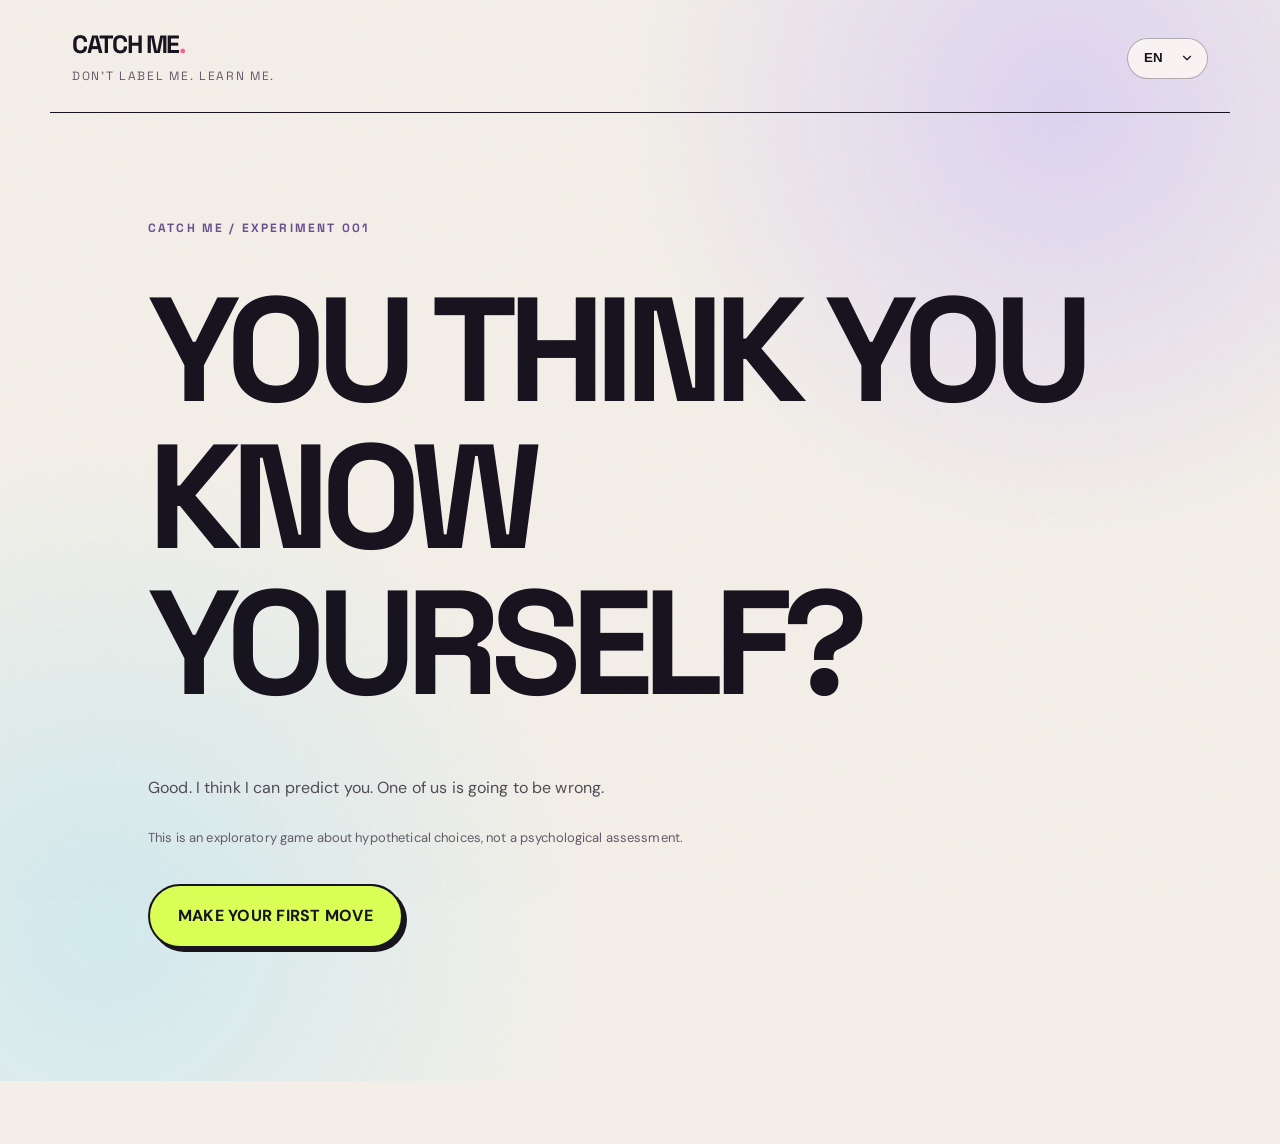
==== commit 57f0a990: "Refine language selector focus styling without pink outline" ====
--- a/lab/001/index.html
+++ b/lab/001/index.html
@@ -5,8 +5,11 @@
 </style><style>
 /* LAB 001 typography and breathing room */
 body{line-height:1.78;letter-spacing:.008em}header{padding-top:30px;padding-bottom:25px;gap:22px}.brand{line-height:1.15}.tag{margin-top:8px;line-height:1.65}main{margin:7vh auto;padding-top:42px;padding-bottom:115px}.eyebrow{line-height:1.8;letter-spacing:.18em;margin-bottom:22px}h1{line-height:.99;letter-spacing:-.065em;margin:38px 0 56px;max-width:940px;overflow-wrap:break-word}h2{line-height:1.18;letter-spacing:-.045em;margin:26px 0 32px}p{line-height:1.85;margin:18px 0 24px;max-width:65ch}.panel{padding:clamp(28px,5vw,52px);margin:42px 0 48px}.panel h2:first-child,.panel h1:first-child{margin-top:0}.panel p:last-child{margin-bottom:0}.actions{gap:16px 18px;margin-top:34px;margin-bottom:18px}.primary,.choice,.secondary{line-height:1.55;letter-spacing:.015em;min-height:56px;padding:18px 28px}.choice{padding:21px 25px;margin-bottom:6px;line-height:1.65}.chat{gap:22px;margin:38px 0 42px}.bubble{line-height:1.85;letter-spacing:.012em;padding:22px 26px;max-width:min(88%,650px)}.from{margin-bottom:12px;line-height:1.6}.stats{gap:16px 28px;flex-wrap:wrap;line-height:1.8;padding-bottom:18px;margin-bottom:26px}.tiny{line-height:1.8}.map{gap:18px;margin:28px 0}.map>div{padding:26px;line-height:1.8}.map b{margin-bottom:10px;line-height:1.6}.line{margin:36px 0}select{line-height:1.4}@media(max-width:600px){body{line-height:1.75}header{padding:22px 20px;gap:12px}.brand{font-size:23px}.tag{font-size:10px;margin-top:7px}main{margin:3vh auto;padding:26px 20px 85px}.eyebrow{margin-bottom:17px}h1{font-size:clamp(50px,15vw,85px);line-height:1.04;margin:32px 0 43px;letter-spacing:-.06em}h2{font-size:clamp(34px,9vw,55px);line-height:1.2;margin:24px 0 28px}p{margin:16px 0 23px;line-height:1.82}.panel{padding:25px 21px;margin:30px 0 38px}.chat{gap:18px;margin:29px 0 35px}.bubble{padding:18px 19px;max-width:95%;line-height:1.8}.actions{gap:14px;margin-top:28px}.actions button{width:100%;min-height:58px}.choice{padding:19px 20px;margin-bottom:7px}.stats{gap:12px 18px}.map>div{padding:23px}}
+</style><style>.back-nav{display:inline-flex;align-items:center;min-height:40px;padding:8px 17px;margin:0 0 30px;font-size:13px;letter-spacing:.06em;background:transparent;box-shadow:none}.back-nav:hover{background:#fff6fa}.back-nav:focus-visible{outline:3px solid var(--pink);outline-offset:3px}@media(max-width:600px){.back-nav{margin-bottom:26px;min-height:42px}}</style><style>
+/* Language picker: quiet, integrated focus treatment */
+header select#lang{appearance:none;-webkit-appearance:none;background-color:rgba(255,250,243,.75);background-image:url("data:image/svg+xml,%3Csvg xmlns='http://www.w3.org/2000/svg' width='14' height='14' viewBox='0 0 24 24' fill='none' stroke='%2317131f' stroke-width='2' stroke-linecap='round' stroke-linejoin='round'%3E%3Cpath d='m6 9 6 6 6-6'/%3E%3C/svg%3E");background-repeat:no-repeat;background-position:right 13px center;padding:10px 37px 10px 16px;border:1.5px solid rgba(23,19,31,.32);border-radius:999px;color:var(--ink);font-weight:700;cursor:pointer;box-shadow:none;outline:none;transition:border-color .2s,background-color .2s,box-shadow .2s}header select#lang:hover{border-color:var(--ink);background-color:#fffaf3}header select#lang:focus,header select#lang:focus-visible{outline:none!important;border-color:var(--ink);box-shadow:0 0 0 2px rgba(23,19,31,.09)!important;background-color:#fffaf3}header select#lang:active{box-shadow:none!important}header select#lang option{background:#fffaf3;color:#17131f}
 </style></head><body><header><div><div class="brand">CATCH ME<span style="color:var(--pink)">.</span></div><div class="tag">DON'T LABEL ME. LEARN ME.</div></div><select id="lang" aria-label="Language"><option value="en">EN</option><option value="zh">繁中</option></select></header><main id="app"></main><script>
 const T={en:{intro:'YOU THINK YOU KNOW YOURSELF?',introSub:'Good. I think I can predict you. One of us is going to be wrong.',start:'MAKE YOUR FIRST MOVE',self:'What usually makes you hesitate when someone gets close?',selfOpts:['Not knowing how they feel','Not knowing if they will stay','Not knowing if this could become romantic','None of those / it depends'],bet:'MY BET',lock:'LOCK YOUR PREDICTION',scene:'THE MOMENT',yes:'GET CLOSER',no:'HOLD BACK',neither:'NEITHER FITS / SKIP',caught:'CAUGHT.',missed:'MISSED.',next:'GIVE ME ANOTHER SHOT',challenge:'PROVE ME WRONG',finish:'WHAT I THINK I LEARNED',export:'EXPORT TEST RECORD',restart:'PLAY AGAIN',feedback:'DID I GET THAT RIGHT?',agree:'THAT’S ME',almost:'NOT QUITE',reject:'NOPE',unknown:'I DON’T KNOW',note:'This is an exploratory game about hypothetical choices, not a psychological assessment.',map:'THE LIVING MAP',notyet:'NOT CAUGHT. NOT YET.',skip:'Skipped: no inference made.',predYes:'You’ll get closer.',predNo:'You’ll hold back.',explain:'I can predict a choice without knowing why you made it. This is only a hunch.',why:'What changed your answer?',whyOpts:['Clarity','Whether they stay','Romantic possibility','Something else','Not sure'],end:'I made predictions, missed some, and learned where my assumptions break. Your choices here are hypothetical—not a diagnosis.',revision:'I was looking at the wrong thing. Updating my theory.',hit:'I called this choice. That doesn’t mean I know your reasons.',nohit:'You surprised me. One miss is evidence to reconsider—not proof of a new theory.'},zh:{intro:'你以為你很了解自己？',introSub:'很好。我覺得我能猜中你的選擇。我們之中，總有一個會猜錯。',start:'來，第一回合',self:'當你和某個人逐漸靠近，什麼最容易讓你猶豫？',selfOpts:['不知道對方怎麼想','不知道對方會不會留下','不知道有沒有發展成戀愛的可能','都不是／看情況'],bet:'我的賭注',lock:'鎖定預測',scene:'現在，換你選',yes:'繼續靠近',no:'先退一步',neither:'都不符合／跳過',caught:'CAUGHT. 猜中了。',missed:'MISSED. 猜錯了。',next:'再給我一次機會',challenge:'來推翻我',finish:'我目前學到的事',export:'匯出測試紀錄',restart:'再玩一次',feedback:'這個推測像你嗎？',agree:'就是我',almost:'有一點',reject:'不是',unknown:'我也不知道',note:'這是一場探索假設情境選擇的遊戲，不是心理測驗或診斷。',map:'持續更新的地圖',notyet:'還沒抓到你。至少現在沒有。',skip:'已跳過；不做推論。',predYes:'我猜你會靠近。',predNo:'我猜你會退一步。',explain:'我可以猜對選擇，卻不一定知道原因。這只是暫時的猜想。',why:'這次讓你改變想法的是？',whyOpts:['能否讀懂對方','對方會不會留下','戀愛發展的可能','其他原因','不確定'],end:'我做了預測，也有猜錯的時候；現在比較清楚哪些假設站不住腳。這些只是情境中的選擇，不代表真實生活中的你。',revision:'我剛剛看錯重點了。修正假設。',hit:'這次猜中了，但不代表我知道你的理由。',nohit:'你讓我意外了。猜錯一次，代表該重新思考，而不是急著貼新標籤。'}};
 const scenarios=[{id:'u1',factor:'U',en:['them','i like spending time with you.','but i don’t really know what this is to me yet.','can we keep seeing each other?'],zh:['對方','我真的喜歡跟你相處。','但我還不太清楚這段關係對我是什麼。','我們可以繼續見面嗎？']},{id:'c1',factor:'C',en:['them','i like you. i mean that.','but i’m leaving soon, and we probably won’t stay in touch.','would you still want this?'],zh:['對方','我喜歡你。是真的。','但我很快就要離開，之後可能不會再聯絡。','你還會想繼續嗎？']},{id:'r1',factor:'R',en:['them','you matter to me. i want to keep you in my life.','but i don’t see us becoming romantic partners.','would you still want to be close?'],zh:['對方','你對我很重要，我也想繼續有你在生活裡。','但我不覺得我們會成為戀人。','你還想和我親近嗎？']},{id:'u2',factor:'U',en:['them','i’ll keep showing up. you don’t have to worry about me disappearing.','but i can’t tell you what this means to me yet.','do you keep opening up?'],zh:['對方','我會一直在，不用擔心我突然消失。','但我現在還說不清這段關係的意義。','你還願意繼續敞開心嗎？']},{id:'c2',factor:'C',en:['them','i’m certain about how i feel.','we only have a little time together, though.','do you let yourself get closer?'],zh:['對方','我很確定自己對你的感覺。','但我們能相處的時間真的不多。','你會讓自己再靠近一些嗎？']},{id:'r2',factor:'R',en:['them','i’ll be around, and i care about you.','i’m not looking for a romantic relationship with you.','do you stay emotionally close?'],zh:['對方','我會繼續在，也很在乎你。','但我不想和你發展戀愛關係。','你還會維持這份情感親近嗎？']},{id:'testU',factor:'U',en:['them','i know exactly what i want: to keep seeing you.','i’m just not very good at responding when conversations get emotional.','do you keep getting closer?'],zh:['對方','我很清楚我想繼續見你。','只是碰到情緒比較重的話題，我常不知道怎麼回應。','你還會繼續靠近嗎？']},{id:'testC',factor:'C',en:['them','i’m not promising romance.','but i do want us to remain in each other’s lives.','would you keep exploring this?'],zh:['對方','我沒辦法承諾戀愛。','但我希望我們可以一直留在彼此生活裡。','你還會繼續探索這段關係嗎？']},{id:'testR',factor:'R',en:['them','i’d like to see if we could become something romantic.','i’m still figuring out my feelings, though.','would you keep exploring?'],zh:['對方','我想看看我們有沒有可能發展成戀人。','但我還在釐清自己的感覺。','你還願意繼續嗎？']}];
-let state={phase:'intro',round:0,self:null,answers:[],feedback:null,prediction:null,challenged:false,why:null};const app=document.getElementById('app'),lang=document.getElementById('lang');let L=()=>lang.value,t=()=>T[L()];function el(s){app.innerHTML=s}function btn(label,fn,cls='primary'){const b=document.createElement('button');b.textContent=label;b.className=cls;b.onclick=fn;return b}function addActions(...buttons){const d=document.createElement('div');d.className='actions';buttons.forEach(b=>d.appendChild(b));app.appendChild(d)}function title(k,body){el(`<div class="eyebrow">${k}</div>${body}`)}function record(){return {version:'game-lab-001-v0.2',language:L(),self:state.self,answers:state.answers,feedback:state.feedback,disclaimer:'Hypothetical scenario choices; exploratory only'}}function download(){let blob=new Blob([JSON.stringify(record(),null,2)],{type:'application/json'}),a=document.createElement('a');a.href=URL.createObjectURL(blob);a.download='catch-me-lab-001-test.json';a.click();setTimeout(()=>URL.revokeObjectURL(a.href),1000)}function count(){let a=state.answers;return {caught:a.filter(x=>x.hit===true).length,missed:a.filter(x=>x.hit===false).length}}function intro(){title('CATCH ME / EXPERIMENT 001',`<h1>${t().intro}</h1><p>${t().introSub}</p><p class="muted tiny">${t().note}</p>`);addActions(btn(t().start,()=>{state.phase='self';render()}))}function self(){title('BEFORE WE BEGIN',`<h2>${t().self}</h2>`);t().selfOpts.forEach((x,i)=>addActions(btn(x,()=>{state.self=i;state.phase='bet';render()},'choice')))}function current(){return scenarios[Math.min(state.round,scenarios.length-1)]}function factorHistory(f){return state.answers.filter(a=>a.factor===f&&a.choice!==null)}function predict(s){let hist=factorHistory(s.factor);if(hist.length){let yes=hist.filter(a=>a.choice===1).length;let no=hist.length-yes;return yes>no?1:no>yes?0:(state.self===['U','C','R'].indexOf(s.factor)?0:1)}return state.self===['U','C','R'].indexOf(s.factor)?0:1}function bet(){let s=current();state.prediction=predict(s);let n=count();title(`ROUND ${String(state.round+1).padStart(2,'0')} / ${n.caught} CAUGHT · ${n.missed} MISSED`,`<h1>${t().bet}</h1><div class="panel"><h2>${state.prediction?t().predYes:t().predNo}</h2><p>${t().explain}</p></div>`);addActions(btn(t().lock,()=>{state.phase='scene';render()}))}function scene(){let s=current(),a=s[L()];title(`ROUND ${String(state.round+1).padStart(2,'0')} — ${t().scene}`,`<div class="chat">${a.slice(1).map(x=>`<div class="bubble"><div class="from">${a[0]}</div>${x}</div>`).join('')}</div>`);addActions(btn(t().yes,()=>choose(1)),btn(t().no,()=>choose(0),'secondary'),btn(t().neither,()=>choose(null),'secondary'))}function choose(choice){let s=current();let hit=choice===null?null:choice===state.prediction;state.answers.push({id:s.id,factor:s.factor,choice,prediction:state.prediction,hit});state.phase='reveal';render()}function reveal(){let a=state.answers.at(-1),isSkip=a.choice===null;title(`ROUND ${String(state.round+1).padStart(2,'0')}`,`<h1 class="${a.hit===false?'miss':'result'}">${isSkip?'—':a.hit?t().caught:t().missed}</h1><p>${isSkip?t().skip:a.hit?t().hit:t().nohit}</p><div class="stats"><span>${count().caught} CAUGHT</span><span>${count().missed} MISSED</span></div>`);let next=()=>{state.round++;state.phase=state.round>=7?'finish':'bet';render()};addActions(btn(state.round>=6?t().finish:t().next,next),...(state.round>=2&&state.round<6?[btn(t().challenge,()=>{state.challenged=true;state.round=6;state.phase='bet';render()},'secondary')]:[]))}function finish(){let a=state.answers.filter(x=>x.choice!==null),by={};for(let f of ['U','C','R']){let h=a.filter(x=>x.factor===f);by[f]={n:h.length,hold:h.filter(x=>x.choice===0).length}}let labels=L()==='en'?{U:'When intentions are unclear',C:'When contact may end',R:'When romance is off the table'}:{U:'當對方意圖不明',C:'當未來可能失去聯絡',R:'當沒有戀愛發展可能'};let entries=Object.entries(by).filter(([f,v])=>v.n>0).sort((a,b)=>(b[1].hold/b[1].n)-(a[1].hold/a[1].n));let best=entries[0],insight=best&&best[1].hold>0?(L()==='en'?`You held back in ${best[1].hold} of ${best[1].n} situations involving: ${labels[best[0]]}. That's an observation, not a conclusion about why.`:`在「${labels[best[0]]}」的 ${best[1].n} 個情境中，你有 ${best[1].hold} 次選擇退一步。這是觀察，不是原因的定論。`):t().notyet;title('THE LIVING MAP',`<h1>${t().finish}</h1><div class="panel"><p>${insight}</p><p class="muted tiny">${t().end}</p></div><h2>${t().map}</h2><div class="map">${Object.entries(by).map(([f,v])=>`<div><b>${labels[f]}</b>${v.n?`${v.hold} / ${v.n} ${L()==='en'?'held back':'次退一步'}`:'NOT ENOUGH DATA'}</div>`).join('')}</div><div class="line"></div><h2>${t().feedback}</h2>`);addActions(...[t().agree,t().almost,t().reject,t().unknown].map((x,i)=>btn(x,()=>{state.feedback=i;renderFeedback()},i===0?'primary':'secondary')))}function renderFeedback(){finish();const d=document.createElement('p');d.className='muted';d.textContent=L()==='en'?'Feedback saved locally for export. Thank you for challenging me.':'回饋已記錄於本機，匯出時會一起保存。謝謝你挑戰我的推測。';app.appendChild(d);addActions(btn(t().export,download),btn(t().restart,()=>{state={phase:'intro',round:0,self:null,answers:[],feedback:null,prediction:null,challenged:false,why:null};render()},'secondary'))}function render(){({intro,self,bet,scene,reveal,finish})[state.phase]();if(state.phase==='finish'&&state.feedback!==null){let d=document.createElement('div');d.className='actions';d.append(btn(t().export,download),btn(t().restart,()=>{state={phase:'intro',round:0,self:null,answers:[],feedback:null,prediction:null,challenged:false,why:null};render()},'secondary'));app.append(d)}}lang.onchange=render;render();
+let history=[];let state={phase:'intro',round:0,self:null,answers:[],feedback:null,prediction:null,challenged:false,why:null};const app=document.getElementById('app'),lang=document.getElementById('lang');let L=()=>lang.value,t=()=>T[L()];function el(s){app.innerHTML=s}function btn(label,fn,cls='primary'){const b=document.createElement('button');b.textContent=label;b.className=cls;b.onclick=fn;return b}function addActions(...buttons){const d=document.createElement('div');d.className='actions';buttons.forEach(b=>d.appendChild(b));app.appendChild(d)}function title(k,body){el(`<div class="eyebrow">${k}</div>${body}`)}function record(){return {version:'game-lab-001-v0.2',language:L(),self:state.self,answers:state.answers,feedback:state.feedback,disclaimer:'Hypothetical scenario choices; exploratory only'}}function download(){let blob=new Blob([JSON.stringify(record(),null,2)],{type:'application/json'}),a=document.createElement('a');a.href=URL.createObjectURL(blob);a.download='catch-me-lab-001-test.json';a.click();setTimeout(()=>URL.revokeObjectURL(a.href),1000)}function count(){let a=state.answers;return {caught:a.filter(x=>x.hit===true).length,missed:a.filter(x=>x.hit===false).length}}function navigate(phase,mutate){history.push(structuredClone(state));if(mutate)mutate();state.phase=phase;render()}function goBack(){if(!history.length)return;state=history.pop();render()}function intro(){title('CATCH ME / EXPERIMENT 001',`<h1>${t().intro}</h1><p>${t().introSub}</p><p class="muted tiny">${t().note}</p>`);addActions(btn(t().start,()=>{navigate('self')}))}function self(){title('BEFORE WE BEGIN',`<h2>${t().self}</h2>`);t().selfOpts.forEach((x,i)=>addActions(btn(x,()=>{navigate('bet',()=>{state.self=i})},'choice')))}function current(){return scenarios[Math.min(state.round,scenarios.length-1)]}function factorHistory(f){return state.answers.filter(a=>a.factor===f&&a.choice!==null)}function predict(s){let hist=factorHistory(s.factor);if(hist.length){let yes=hist.filter(a=>a.choice===1).length;let no=hist.length-yes;return yes>no?1:no>yes?0:(state.self===['U','C','R'].indexOf(s.factor)?0:1)}return state.self===['U','C','R'].indexOf(s.factor)?0:1}function bet(){let s=current();state.prediction=predict(s);let n=count();title(`ROUND ${String(state.round+1).padStart(2,'0')} / ${n.caught} CAUGHT · ${n.missed} MISSED`,`<h1>${t().bet}</h1><div class="panel"><h2>${state.prediction?t().predYes:t().predNo}</h2><p>${t().explain}</p></div>`);addActions(btn(t().lock,()=>{navigate('scene')}))}function scene(){let s=current(),a=s[L()];title(`ROUND ${String(state.round+1).padStart(2,'0')} — ${t().scene}`,`<div class="chat">${a.slice(1).map(x=>`<div class="bubble"><div class="from">${a[0]}</div>${x}</div>`).join('')}</div>`);addActions(btn(t().yes,()=>choose(1)),btn(t().no,()=>choose(0),'secondary'),btn(t().neither,()=>choose(null),'secondary'))}function choose(choice){let s=current();let hit=choice===null?null:choice===state.prediction;navigate('reveal',()=>{state.answers.push({id:s.id,factor:s.factor,choice,prediction:state.prediction,hit})})}function reveal(){let a=state.answers.at(-1),isSkip=a.choice===null;title(`ROUND ${String(state.round+1).padStart(2,'0')}`,`<h1 class="${a.hit===false?'miss':'result'}">${isSkip?'—':a.hit?t().caught:t().missed}</h1><p>${isSkip?t().skip:a.hit?t().hit:t().nohit}</p><div class="stats"><span>${count().caught} CAUGHT</span><span>${count().missed} MISSED</span></div>`);let next=()=>{navigate(state.round+1>=7?'finish':'bet',()=>{state.round++})};addActions(btn(state.round>=6?t().finish:t().next,next),...(state.round>=2&&state.round<6?[btn(t().challenge,()=>{navigate('bet',()=>{state.challenged=true;state.round=6})},'secondary')]:[]))}function finish(){let a=state.answers.filter(x=>x.choice!==null),by={};for(let f of ['U','C','R']){let h=a.filter(x=>x.factor===f);by[f]={n:h.length,hold:h.filter(x=>x.choice===0).length}}let labels=L()==='en'?{U:'When intentions are unclear',C:'When contact may end',R:'When romance is off the table'}:{U:'當對方意圖不明',C:'當未來可能失去聯絡',R:'當沒有戀愛發展可能'};let entries=Object.entries(by).filter(([f,v])=>v.n>0).sort((a,b)=>(b[1].hold/b[1].n)-(a[1].hold/a[1].n));let best=entries[0],insight=best&&best[1].hold>0?(L()==='en'?`You held back in ${best[1].hold} of ${best[1].n} situations involving: ${labels[best[0]]}. That's an observation, not a conclusion about why.`:`在「${labels[best[0]]}」的 ${best[1].n} 個情境中，你有 ${best[1].hold} 次選擇退一步。這是觀察，不是原因的定論。`):t().notyet;title('THE LIVING MAP',`<h1>${t().finish}</h1><div class="panel"><p>${insight}</p><p class="muted tiny">${t().end}</p></div><h2>${t().map}</h2><div class="map">${Object.entries(by).map(([f,v])=>`<div><b>${labels[f]}</b>${v.n?`${v.hold} / ${v.n} ${L()==='en'?'held back':'次退一步'}`:'NOT ENOUGH DATA'}</div>`).join('')}</div><div class="line"></div><h2>${t().feedback}</h2>`);addActions(...[t().agree,t().almost,t().reject,t().unknown].map((x,i)=>btn(x,()=>{history.push(structuredClone(state));state.feedback=i;renderFeedback()},i===0?'primary':'secondary')))}function renderFeedback(){finish();const d=document.createElement('p');d.className='muted';d.textContent=L()==='en'?'Feedback saved locally for export. Thank you for challenging me.':'回饋已記錄於本機，匯出時會一起保存。謝謝你挑戰我的推測。';app.appendChild(d);addActions(btn(t().export,download),btn(t().restart,()=>{history=[];state={phase:'intro',round:0,self:null,answers:[],feedback:null,prediction:null,challenged:false,why:null};render()},'secondary'))}function render(){({intro,self,bet,scene,reveal,finish})[state.phase]();if(history.length){const back=btn(L()==='en'?'← BACK':'← 返回上一頁',goBack,'secondary back-nav');app.prepend(back)}if(state.phase==='finish'&&state.feedback!==null){let d=document.createElement('div');d.className='actions';d.append(btn(t().export,download),btn(t().restart,()=>{state={phase:'intro',round:0,self:null,answers:[],feedback:null,prediction:null,challenged:false,why:null};render()},'secondary'));app.append(d)}}lang.onchange=render;render();
 </script></body></html>
